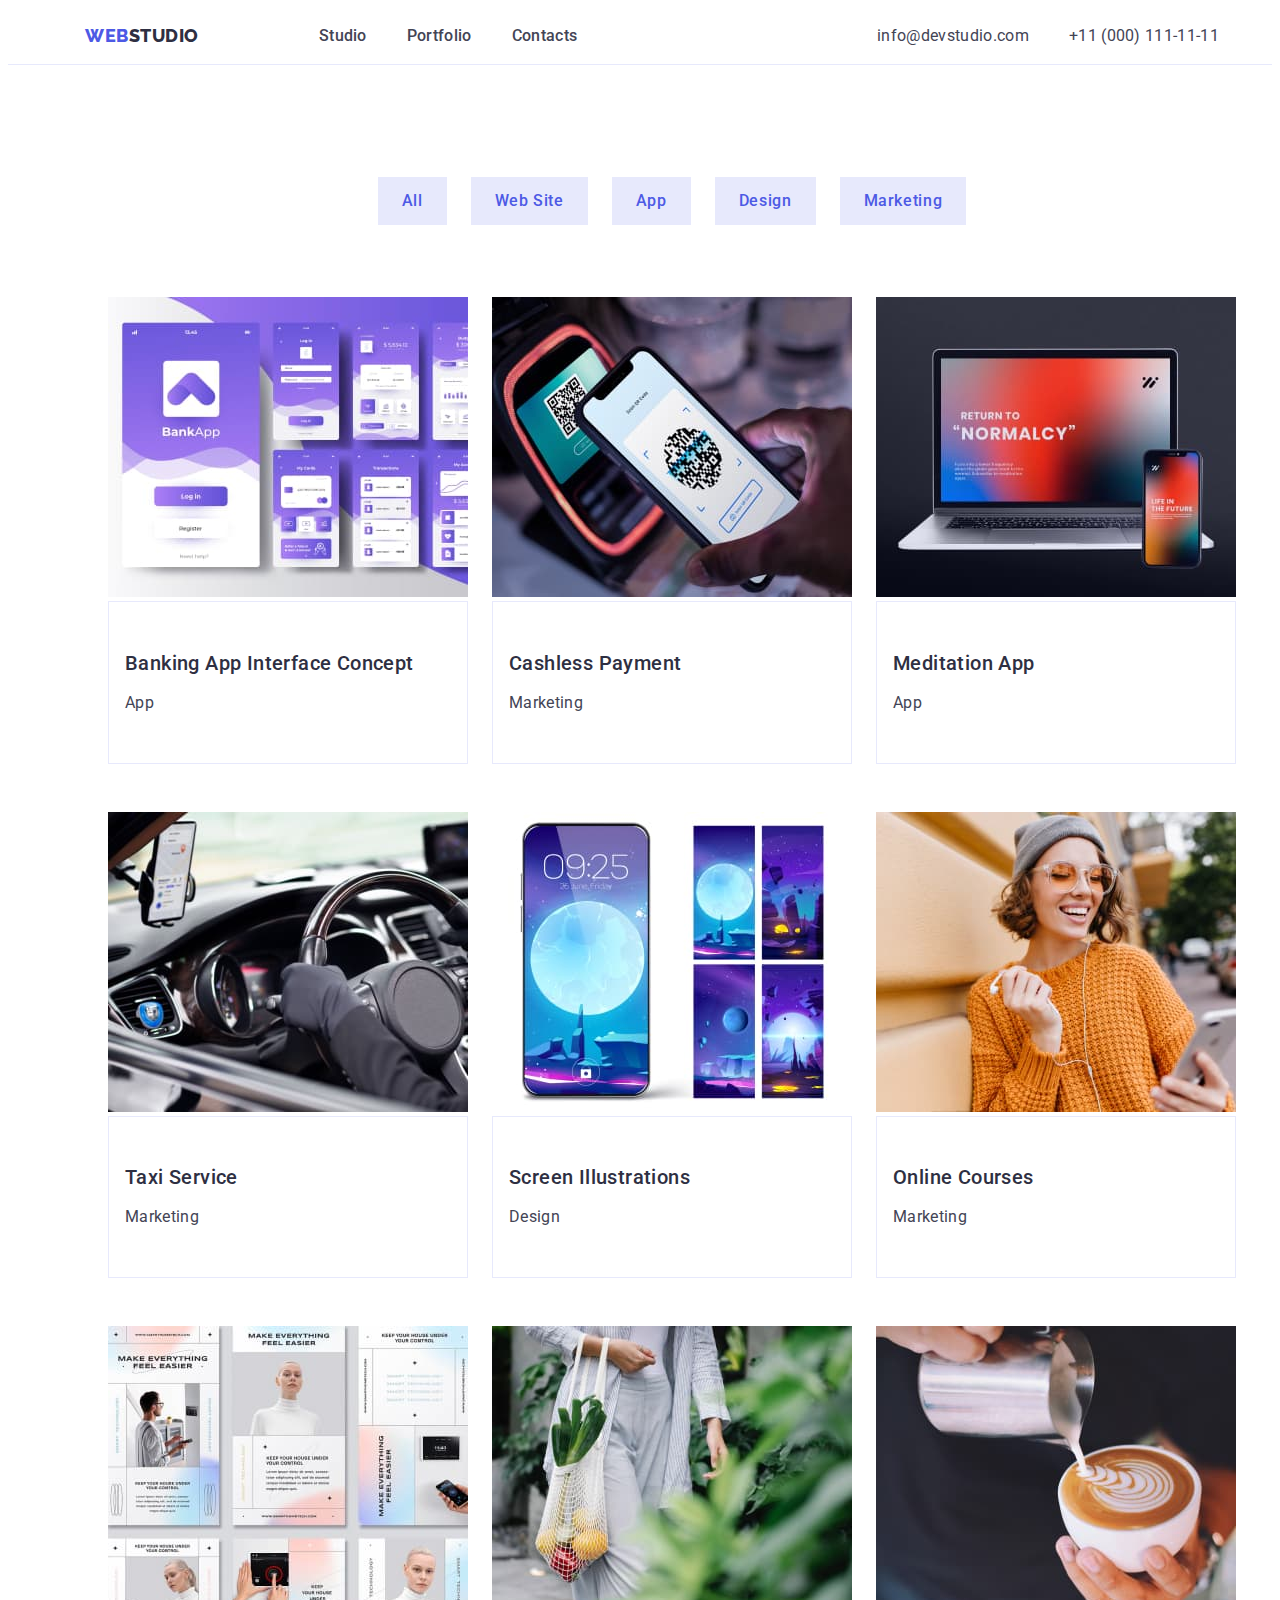
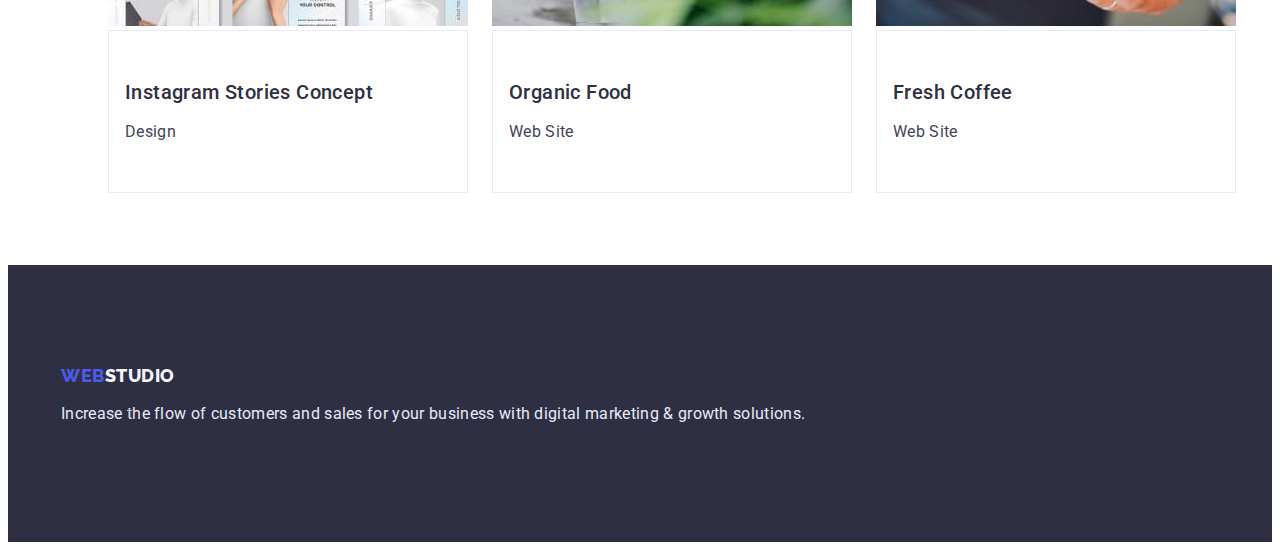
==== porfolio.html @ cdc56dfc "HW3" ====
<!DOCTYPE html>
<html lang="en">

<head>
    <meta charset="UTF-8">
    <meta http-equiv="X-UA-Compatible" content="IE=edge">
    <meta name="viewport" content="width=device-width, initial-scale=1.0">
    <title>Document</title>
    <link rel="preconnect" href="https://fonts.googleapis.com">
    <link rel="preconnect" href="https://fonts.gstatic.com" crossorigin>
    <link href="https://fonts.googleapis.com/css2?family=Raleway:wght@800&family=Roboto:wght@400;500;700&display=swap"
        rel="stylesheet">
    <link rel="stylesheet" type="text/css" href="./css/style.css" />
</head>
<body>
    <header class="header_line">
        <div class="container cont">
            <nav class="header-navigation">
                <a href="./index.html" class="header_logo"><span class="header_span">Web</span>Studio</a>
                <ul class="list_osn">
                    <li><a class="header_link" href="">Studio</a></li>
                    <li><a class="header_link" href="porfolio.html">Portfolio</a></li>
                    <li><a class="header_link" href="">Contacts</a></li>
                </ul>
            </nav>
            <address>
                <ul class="list_osn">
                    <li><a class="header-mail" href="mailto:info@devstudio.com">info@devstudio.com</a></li>
                    <li><a class="header-tel" href="tel:+110001111111">+11 (000) 111-11-11</a></li>
                </ul>
            </address>
        </div>
    </header>
    <main>
        <section class="section section-pre">
            <div class="container">
                <ul class="list_button">
                        <li> <button type="button" cursor="pointer" class="list_button_element">All</button> </li>
                        <li> <button type="button" cursor="pointer" class="list_button_element">Web Site</button> </li>
                        <li> <button type="button" cursor="pointer" class="list_button_element">App</button> </li>
                        <li> <button type="button" cursor="pointer" class="list_button_element">Design</button> </li>
                        <li> <button type="button" cursor="pointer" class="list_button_element">Marketing</button> </li>
                    </ul>
                </div>
           
                <ul class="section-portfolio2">
                    <li class="section-list-item2">
                        <img src="./images/features1.jpg" alt="Banking App" width="360px" height="300px">
                        <div class="gallery2">
                            <h2 class="section-title2">Banking App Interface Concept</h2>
                            <p class="section-link2">App</p>
                        </div>
                    </li>
                    <li class="section-list-item2">
                        <img src="./images/features2.jpg" alt="Screen Illustrations" width="360" height="300" />
                        <div class="gallery2">
                            <h2 class="section-title2">Cashless Payment</h2>
                            <p class="section-link2">Marketing</p>
                        </div>
                    </li>
                    <li class="section-list-item2">
                        <img src="./images/features3.jpg" alt="Screen Illustrations" width="360" height="300" />
                        <div class="gallery2">
                            <h2 class="section-title2">Meditation App</h2>
                            <p class="section-link2">App</p>
                        </div>
                    </li>
                    <li class="section-list-item2">
                            <img src="./images/features4.jpg" alt="Screen Illustrations" width="360" height="300" />
                            <div class="gallery2">
                                    <h2 class="section-title2">Taxi Service</h2>
                                    <p class="section-link2">Marketing</p>
                            </div>
                    </li>
                    <li class="section-list-item2">
                            <img src="./images/features5.jpg" alt="Screen Illustrations" width="360" height="300" />
                            <div class="gallery2">
                                <h2 class="section-title2">Screen Illustrations</h2>
                                <p class="section-link2">Design</p>
                            </div>
                    </li>
                    <li class="section-list-item2">
                            <img src="./images/features6.jpg" alt="Screen Illustrations" width="360" height="300" />
                            <div class="gallery2">
                                <h2 class="section-title2">Online Courses</h2>
                                <p class="section-link2">Marketing</p>
                            </div>
                    </li>
                    <li class="section-list-item2">
                            <img src="./images/features7.jpg" alt="Screen Illustrations" width="360" height="300" />
                            <div class="gallery2">
                                <h2 class="section-title2">Instagram Stories Concept</h2>
                                <p class="section-link2">Design</p>
                            </div>
                    </li>
                    <li class="section-list-item2">
                            <img src="./images/features8.jpg" alt="Screen Illustrations" width="360" height="300" />
                            <div class="gallery2">
                            <h2 class="section-title2">Organic Food</h2>
                            <p class="section-link2">Web Site</p>
                    </div>
                    </li>
                    <li class="section-list-item2">
                            <img src="./images/features9.jpg" alt="Screen Illustrations" width="360" height="300" />
                            <div class="gallery2">
                            <h2 class="section-title2">Fresh Coffee</h2>
                            <p class="section-link2">Web Site</p>
                    </div>
                    </li>
            </ul>
            
    </main>
    <footer class="footer_osn">
        <div class="container">
    <a href="./porfolio.html" class="footer-logo-osn fot_osn">Web<span class="footer_span_osn">Studio</span></a>
    <p class="foote_text_osn">Increase the flow of customers and sales for your business with digital marketing & growth solutions.</p>
        </div>
    </footer>
</body>

</html>
---- css/style.css ----
:root {
    --primary-text-color: #434455;
    --secondary-background-color: #f4f4fd;
    --second-btn-color: #e7e9fc;
    --variable-color: #404bbf;
    --accent-color: #4D5AE5;
    --blue-color: #2E2F42;
    --white-color: #ffffff;
    /*--footer-text: #E7E9FC;*/
}

body {
    font-family: 'Roboto', sans-serif;
    color: var(--primary-text-color);
    background-color: var(--white-color);
}

.header_line {
    border-bottom: 1px solid var(--second-btn-color);
}

.container {
    max-width: 1158px;
    padding-left: 15px;
    padding-right: 15px;
    margin: 0 auto;
}

.cont {
    display: flex;
}

.header-navigation {
    display: flex;
    align-items: center;
    margin-right: auto;
    margin-left: 24px;
    padding: 0px;
}

.header_logo {
    font-family: "Raleway", sans-serif;
    font-style: "normal";
    font-weight: 800;
    font-size: 18px;
    line-height: 1.33;
    letter-spacing: 0.03em;
    text-transform: uppercase;
    text-decoration: none;
    color: var(--blue-color);
    display: flex;
    align-items: center;
    margin-right: 40px;
}

.header_span {
    font-family: "Raleway", sans-serif;
    font-style: normal;
    font-weight: 800;
    font-size: 18px;
    line-height: 1.33;
    display: flex;
    align-items: center;
    letter-spacing: 0.03em;
    text-transform: uppercase;
    flex: none;
    order: 0;
    flex-grow: 0;
    color: var(--accent-color);
}

.list_osn {
    list-style: none;
    /*в один рядок */
    display: flex;

}

.header_link {
    font-family: "Roboto", sans-serif;
    font-style: normal;
    font-weight: 500;
    font-size: 16px;
    line-height: 1.5;
    letter-spacing: 0.02em;
    color: var(--blue-color);
    text-decoration: none;
    color: inherit;
    flex: none;
    order: 0;
    flex-grow: 0;
    padding: 24px 0px;
    margin-left: 40px;
}

.header_link:hover {
    color: var(--variable-color);
}

.header-link:focus {
    color: var(--variable-color);
}

.header-mail {
    color: var(--primary-text-color);
    font-size: 16px;
    font-weight: 400;
    font-style: normal;
    line-height: 1.5;
    letter-spacing: 0.02em;
    text-decoration: none;
    padding: 24px 0px;
    margin-left: 40px;
}

.header-mail:hover {
    color: var(--variable-color);
}

.header-mail:focus {
    color: var(--variable-color);
}

.header-tel {
    color: var(--primary-text-color);
    font-size: 16px;
    font-weight: 400;
    font-size: 16px;
    line-height: 1.5;
    letter-spacing: 0.02em;
    text-decoration: none;
    font-style: normal;
    padding: 24px 0px;
    margin-left: 40px;
}

.header-tel:hover {
    color: var(--variable-color);
}

.header-tel:focus {
    color: var(--variable-color);
}

.hero_title {
    padding: 188px 0;
    text-align: center;
    color: var(--white-color);
    background: var(--blue-color);
}

.fon_text {
    font-weight: 700;
    width: 561px;
    margin-left: auto;
    margin-right: auto;
    font-size: 56px;
    line-height: 1.07;
    text-align: center;
    letter-spacing: 0.02em;
}

.fon_btn {
    font-family: "Roboto", sans-serif;
    font-style: normal;
    font-weight: 500;
    font-size: 16px;
    line-height: 1.5;
    letter-spacing: 0.04em;
    border: none;
    box-shadow: 0px 4px 4px rgba(0, 0, 0, 0.15);
    border-radius: 4px;
    padding: 16px 32px;
    margin-top: 48px;
    color: var(--white-color);
    background-color: var(--accent-color);
}

.fon_btn:hover {
    background-color: var(--variable-color);
}

.section {
    padding: 120px 0;
}

.features_title {
    position: absolute;
    opacity: 0;
    width: 1px;
    height: 1px;
}

.features_osn_list {
    display: flex;
    list-style: none;
    text-decoration: none;
}

.features_osn_list_title {
    font-weight: 500;
    font-size: 20px;
    line-height: 1.2;
    letter-spacing: 0.02em;
    color: var(--blue-color);
    margin-bottom: 8px;
}

.features_osn_list_text {
    font-size: 16px;
    line-height: 1.5;
    letter-spacing: 0.02em;
    font-weight: 400;
    margin-right: 24px;
    color: var(--blue-color);
}

.section-cont {
    padding-top: 0;
}

.works_title {
    font-weight: 700;
    font-size: 36px;
    line-height: 1.11;
    text-align: center;
    letter-spacing: 0.02em;
    text-transform: capitalize;
    margin-bottom: 72px;
    color: var(--blue-color);
}

.works_list {
    display: flex;
    list-style: none;
    text-decoration: none;
    margin-left: 24px;
}

.works-list_element {
    margin-left: 24px;
}

.section-item {
    background: var(--secondary-background-color);
}

.section_teams {
    font-weight: 700;
    text-align: center;
    line-height: 1.11;
    letter-spacing: 0.02em;
    text-transform: capitalize;
    color: var(--second-title-color);
    margin-bottom: 72px;
}

.teams_list {
    display: flex;
    list-style: none;
    text-decoration: none;
}

.teams_list_element {
    margin-left: 24px;
}

.text-teamm {
    padding-top: 32px;
    padding-bottom: 32px;
}

.text-teamm-title {
    font-weight: 500;
    font-size: 20px;
    line-height: 0.8;
    letter-spacing: 0.02em;
    line-height: 1.2;
    text-align: center;
    color: var(--blue-color);
    margin-bottom: 8px;
}

.text-teamm-text {
    font-weight: 400;
    font-size: 16px;
    line-height: 1.5;
    letter-spacing: 0.02em;
    text-align: center;
    color: var(--primary-text-color);
}

.footer_osn {
    padding: 100px 0;
    background: var(--blue-color);
}

.footer-logo-osn {
    font-family: "Raleway", sans-serif;
    font-weight: 800;
    color: var(--accent-color);
    font-size: 18px;
    line-height: 1.17;
    display: flex;
    align-items: center;
    letter-spacing: 0.03em;
    text-transform: uppercase;
    margin-bottom: 16px;
}

.footer_span_osn {
    font-family: "Raleway", sans-serif;
    color: var(--secondary-background-color);
    font-weight: 800;
    font-size: 18px;
    line-height: 1.17;
    letter-spacing: 0.03em;
    text-transform: uppercase;
    flex: none;
    order: 0;
    flex-grow: 0;
}

.foote_text_osn {
    font-weight: 400;
    font-size: 16px;
    line-height: 1.5;
    letter-spacing: 0.02em;
    color: var(--second-btn-color);
    width: calc((100%-60px) / 4);
}

.fot_osn {
    text-decoration: none;
}


.section-pre {
    padding-top: 96px;
    padding-bottom: 72px;
}

.list_button {
    display: flex;
    list-style: none;
    justify-content: center;
    margin-bottom: 72px;
}

.list_button_element {
    cursor: pointer;
    font-family: "Roboto";
    font-style: normal;
    font-weight: 500;
    font-size: 16px;
    line-height: 1.5;
    margin-left: 40px;
    letter-spacing: 0.04em;
    align-items: center;
    text-align: center;
    justify-content: center;
    padding: 12px 24px;
    margin-left: 24px;
    border: none;
    flex: none;
    order: 0;
    flex-grow: 0;
    color: var(--accent-color);
    background: var(--second-btn-color);
}

.section-portfolio2 {
    display: flex;
    flex-wrap: wrap;
    margin-bottom: -48px;
    list-style: none;
    justify-content: center;
}

.section-list-item2 {
    margin-bottom: 48px;
    background: var(--white-color);
    margin-left: 24px;
}

.gallery2 {
    padding: 32px 0 32px 16px;
    border: 1px solid var(--second-btn-color);
}

.section-title2 {
    font-weight: 500;
    font-size: 20px;
    line-height: 1.2;
    letter-spacing: 0.02em;
    color: var(--blue-color);
    margin-bottom: 8px;
}

.section-link2 {
    font-size: 16px;
    line-height: 1.5;
    letter-spacing: 0.02em;
    color: var(--primary-text-color);
}
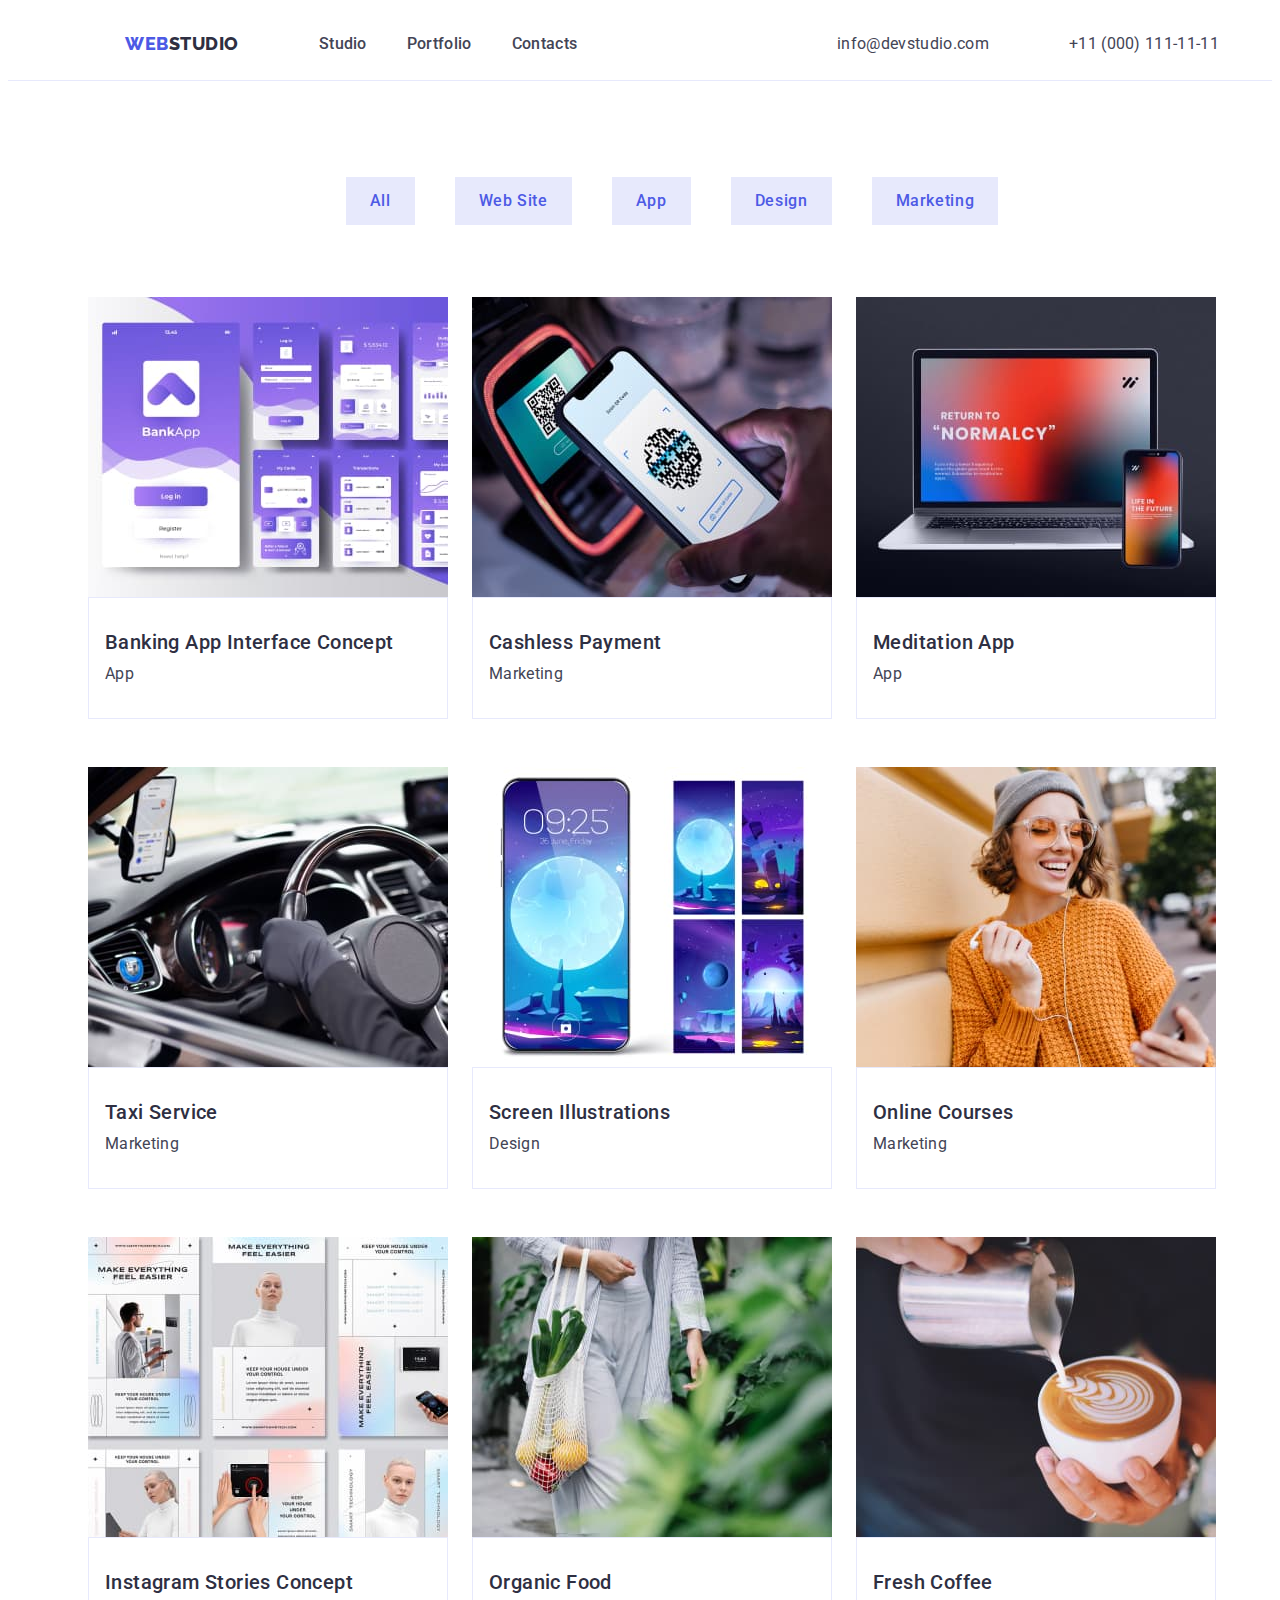
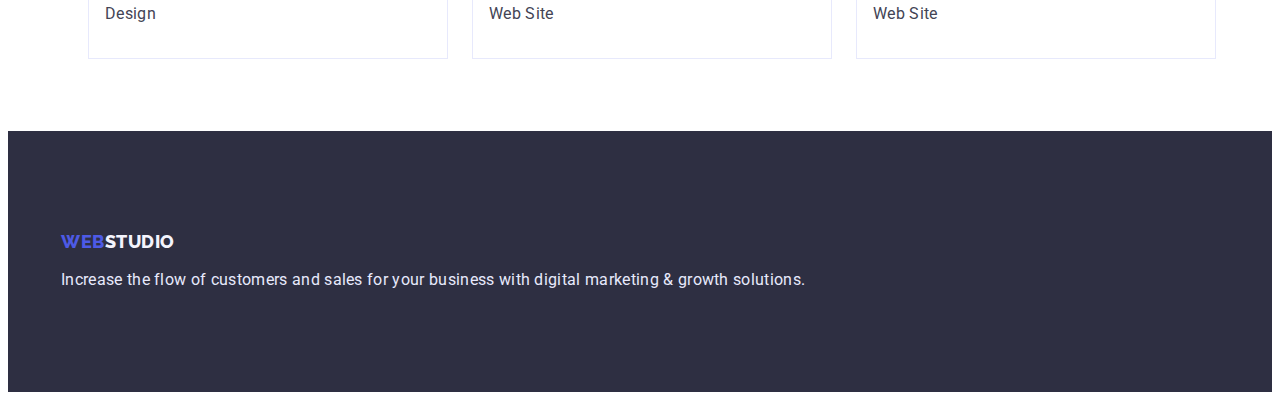
==== commit 04bc3053: "up" ====
--- a/porfolio.html
+++ b/porfolio.html
@@ -12,21 +12,23 @@
         rel="stylesheet">
     <link rel="stylesheet" type="text/css" href="./css/style.css" />
 </head>
+
 <body>
     <header class="header_line">
         <div class="container cont">
             <nav class="header-navigation">
-                <a href="./index.html" class="header_logo"><span class="header_span">Web</span>Studio</a>
+                <a href="./index.html" class="list_item header_logo"><span class="header_span">Web</span>Studio</a>
                 <ul class="list_osn">
-                    <li><a class="header_link" href="">Studio</a></li>
-                    <li><a class="header_link" href="porfolio.html">Portfolio</a></li>
-                    <li><a class="header_link" href="">Contacts</a></li>
+                    <li class="list_item"><a class="header_link" href="">Studio</a></li>
+                    <li class="list_item"><a class="header_link" href="porfolio.html">Portfolio</a></li>
+                    <li class="list_item"><a class="header_link" href="">Contacts</a></li>
                 </ul>
             </nav>
             <address>
                 <ul class="list_osn">
-                    <li><a class="header-mail" href="mailto:info@devstudio.com">info@devstudio.com</a></li>
-                    <li><a class="header-tel" href="tel:+110001111111">+11 (000) 111-11-11</a></li>
+                    <li class="list_item"><a class="header-mail" href="mailto:info@devstudio.com">info@devstudio.com</a>
+                    </li>
+                    <li class="list_item"><a class="header-tel" href="tel:+110001111111">+11 (000) 111-11-11</a></li>
                 </ul>
             </address>
         </div>
@@ -35,85 +37,85 @@
         <section class="section section-pre">
             <div class="container">
                 <ul class="list_button">
-                        <li> <button type="button" cursor="pointer" class="list_button_element">All</button> </li>
-                        <li> <button type="button" cursor="pointer" class="list_button_element">Web Site</button> </li>
-                        <li> <button type="button" cursor="pointer" class="list_button_element">App</button> </li>
-                        <li> <button type="button" cursor="pointer" class="list_button_element">Design</button> </li>
-                        <li> <button type="button" cursor="pointer" class="list_button_element">Marketing</button> </li>
-                    </ul>
-                </div>
-           
-                <ul class="section-portfolio2">
-                    <li class="section-list-item2">
-                        <img src="./images/features1.jpg" alt="Banking App" width="360px" height="300px">
-                        <div class="gallery2">
-                            <h2 class="section-title2">Banking App Interface Concept</h2>
-                            <p class="section-link2">App</p>
-                        </div>
-                    </li>
-                    <li class="section-list-item2">
-                        <img src="./images/features2.jpg" alt="Screen Illustrations" width="360" height="300" />
-                        <div class="gallery2">
-                            <h2 class="section-title2">Cashless Payment</h2>
-                            <p class="section-link2">Marketing</p>
-                        </div>
-                    </li>
-                    <li class="section-list-item2">
-                        <img src="./images/features3.jpg" alt="Screen Illustrations" width="360" height="300" />
-                        <div class="gallery2">
-                            <h2 class="section-title2">Meditation App</h2>
-                            <p class="section-link2">App</p>
-                        </div>
-                    </li>
-                    <li class="section-list-item2">
-                            <img src="./images/features4.jpg" alt="Screen Illustrations" width="360" height="300" />
-                            <div class="gallery2">
-                                    <h2 class="section-title2">Taxi Service</h2>
-                                    <p class="section-link2">Marketing</p>
-                            </div>
-                    </li>
-                    <li class="section-list-item2">
-                            <img src="./images/features5.jpg" alt="Screen Illustrations" width="360" height="300" />
-                            <div class="gallery2">
-                                <h2 class="section-title2">Screen Illustrations</h2>
-                                <p class="section-link2">Design</p>
-                            </div>
-                    </li>
-                    <li class="section-list-item2">
-                            <img src="./images/features6.jpg" alt="Screen Illustrations" width="360" height="300" />
-                            <div class="gallery2">
-                                <h2 class="section-title2">Online Courses</h2>
-                                <p class="section-link2">Marketing</p>
-                            </div>
-                    </li>
-                    <li class="section-list-item2">
-                            <img src="./images/features7.jpg" alt="Screen Illustrations" width="360" height="300" />
-                            <div class="gallery2">
-                                <h2 class="section-title2">Instagram Stories Concept</h2>
-                                <p class="section-link2">Design</p>
-                            </div>
-                    </li>
-                    <li class="section-list-item2">
-                            <img src="./images/features8.jpg" alt="Screen Illustrations" width="360" height="300" />
-                            <div class="gallery2">
-                            <h2 class="section-title2">Organic Food</h2>
-                            <p class="section-link2">Web Site</p>
+                    <li> <button type="button" cursor="pointer" class="list_button_element">All</button> </li>
+                    <li> <button type="button" cursor="pointer" class="list_button_element">Web Site</button> </li>
+                    <li> <button type="button" cursor="pointer" class="list_button_element">App</button> </li>
+                    <li> <button type="button" cursor="pointer" class="list_button_element">Design</button> </li>
+                    <li> <button type="button" cursor="pointer" class="list_button_element">Marketing</button> </li>
+                </ul>
+            <ul class="section-portfolio2">
+                <li class="section-list-item2">
+                    <img src="./images/features1.jpg" alt="Banking App" width="360px" height="300px">
+                    <div class="gallery2">
+                        <h2 class="section-title2">Banking App Interface Concept</h2>
+                        <p class="section-link2">App</p>
                     </div>
-                    </li>
-                    <li class="section-list-item2">
-                            <img src="./images/features9.jpg" alt="Screen Illustrations" width="360" height="300" />
-                            <div class="gallery2">
-                            <h2 class="section-title2">Fresh Coffee</h2>
-                            <p class="section-link2">Web Site</p>
+                </li>
+                <li class="section-list-item2">
+                    <img src="./images/features2.jpg" alt="Screen Illustrations" width="360" height="300" />
+                    <div class="gallery2">
+                        <h2 class="section-title2">Cashless Payment</h2>
+                        <p class="section-link2">Marketing</p>
                     </div>
-                    </li>
+                </li>
+                <li class="section-list-item2">
+                    <img src="./images/features3.jpg" alt="Screen Illustrations" width="360" height="300" />
+                    <div class="gallery2">
+                        <h2 class="section-title2">Meditation App</h2>
+                        <p class="section-link2">App</p>
+                    </div>
+                </li>
+                <li class="section-list-item2">
+                    <img src="./images/features4.jpg" alt="Screen Illustrations" width="360" height="300" />
+                    <div class="gallery2">
+                        <h2 class="section-title2">Taxi Service</h2>
+                        <p class="section-link2">Marketing</p>
+                    </div>
+                </li>
+                <li class="section-list-item2">
+                    <img src="./images/features5.jpg" alt="Screen Illustrations" width="360" height="300" />
+                    <div class="gallery2">
+                        <h2 class="section-title2">Screen Illustrations</h2>
+                        <p class="section-link2">Design</p>
+                    </div>
+                </li>
+                <li class="section-list-item2">
+                    <img src="./images/features6.jpg" alt="Screen Illustrations" width="360" height="300" />
+                    <div class="gallery2">
+                        <h2 class="section-title2">Online Courses</h2>
+                        <p class="section-link2">Marketing</p>
+                    </div>
+                </li>
+                <li class="section-list-item2">
+                    <img src="./images/features7.jpg" alt="Screen Illustrations" width="360" height="300" />
+                    <div class="gallery2">
+                        <h2 class="section-title2">Instagram Stories Concept</h2>
+                        <p class="section-link2">Design</p>
+                    </div>
+                </li>
+                <li class="section-list-item2">
+                    <img src="./images/features8.jpg" alt="Screen Illustrations" width="360" height="300" />
+                    <div class="gallery2">
+                        <h2 class="section-title2">Organic Food</h2>
+                        <p class="section-link2">Web Site</p>
+                    </div>
+                </li>
+                <li class="section-list-item2">
+                    <img src="./images/features9.jpg" alt="Screen Illustrations" width="360" height="300" />
+                    <div class="gallery2">
+                        <h2 class="section-title2">Fresh Coffee</h2>
+                        <p class="section-link2">Web Site</p>
+                    </div>
+                </li>
             </ul>
-            
+        </div>
+        </section>
     </main>
     <footer class="footer_osn">
         <div class="container">
-    <a href="./porfolio.html" class="footer-logo-osn fot_osn">Web<span class="footer_span_osn">Studio</span></a>
-    <p class="foote_text_osn">Increase the flow of customers and sales for your business with digital marketing & growth solutions.</p>
+            <a href="./porfolio.html" class="footer-logo-osn fot_osn">Web<span class="footer_span_osn">Studio</span></a>
+            <p class="foote_text_osn">Increase the flow of customers and sales for your business with digital marketing
+                & growth solutions.</p>
         </div>
     </footer>
 </body>
--- a/css/style.css
+++ b/css/style.css
@@ -14,7 +14,27 @@
     color: var(--primary-text-color);
     background-color: var(--white-color);
 }
-
+p,
+h1,
+h2,
+h3,
+h4,
+h5,
+h6 {
+    margin: 0;
+}
+
+ul {
+    margin: 0;
+    padding-left: 0;
+}
+
+img {
+    display: block;
+}
+.list_item{
+    margin-left: 40px;
+}
 .header_line {
     border-bottom: 1px solid var(--second-btn-color);
 }
@@ -73,7 +93,7 @@
     list-style: none;
     /*в один рядок */
     display: flex;
-
+    padding: 24px 0;
 }
 
 .header_link {
@@ -86,11 +106,7 @@
     color: var(--blue-color);
     text-decoration: none;
     color: inherit;
-    flex: none;
-    order: 0;
-    flex-grow: 0;
     padding: 24px 0px;
-    margin-left: 40px;
 }
 
 .header_link:hover {
@@ -193,6 +209,8 @@
 
 .features_osn_list {
     display: flex;
+    margin: 0;
+    padding: 0;
     list-style: none;
     text-decoration: none;
 }
@@ -234,13 +252,12 @@
     display: flex;
     list-style: none;
     text-decoration: none;
+    margin: 0;
+    padding: 0;
+}
+.list_item_works{
     margin-left: 24px;
 }
-
-.works-list_element {
-    margin-left: 24px;
-}
-
 .section-item {
     background: var(--secondary-background-color);
 }
@@ -259,6 +276,7 @@
     display: flex;
     list-style: none;
     text-decoration: none;
+    
 }
 
 .teams_list_element {
@@ -345,6 +363,7 @@
     list-style: none;
     justify-content: center;
     margin-bottom: 72px;
+    margin-left: 24px;
 }
 
 .list_button_element {
@@ -360,7 +379,6 @@
     text-align: center;
     justify-content: center;
     padding: 12px 24px;
-    margin-left: 24px;
     border: none;
     flex: none;
     order: 0;
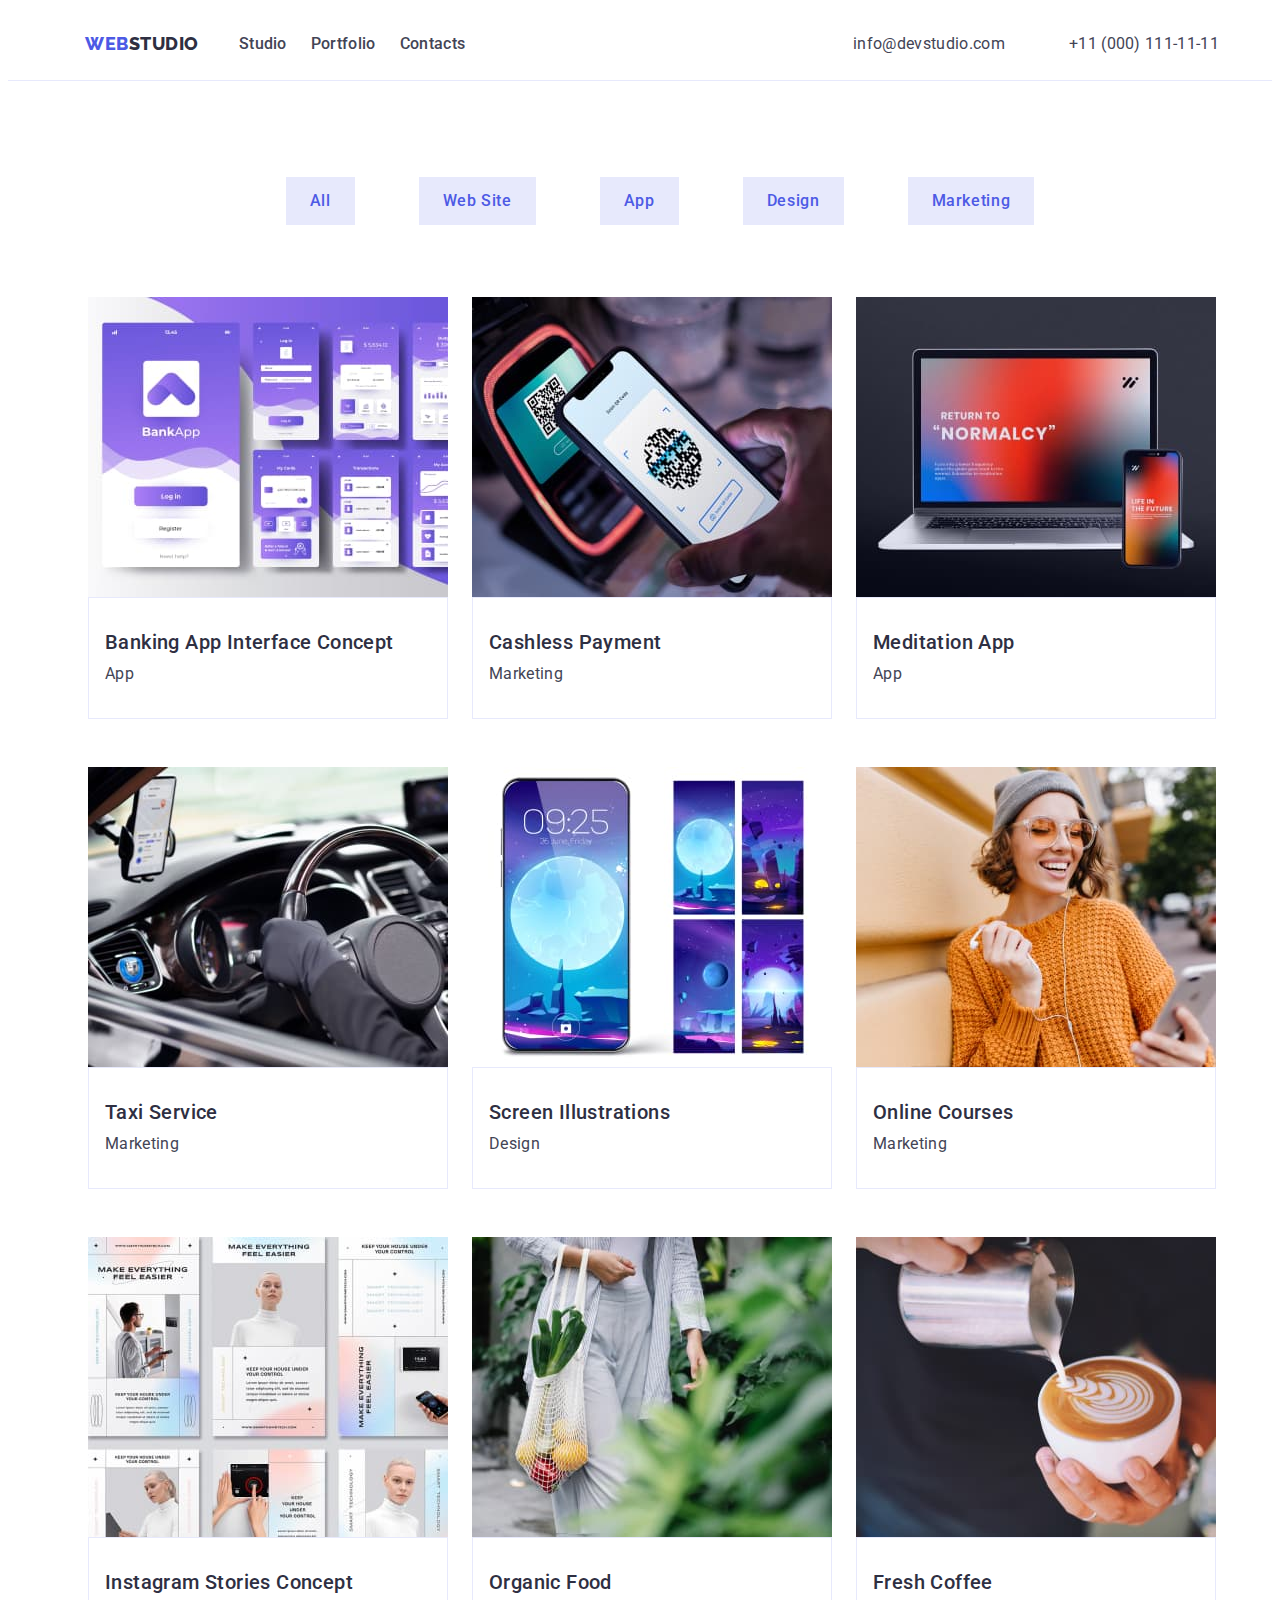
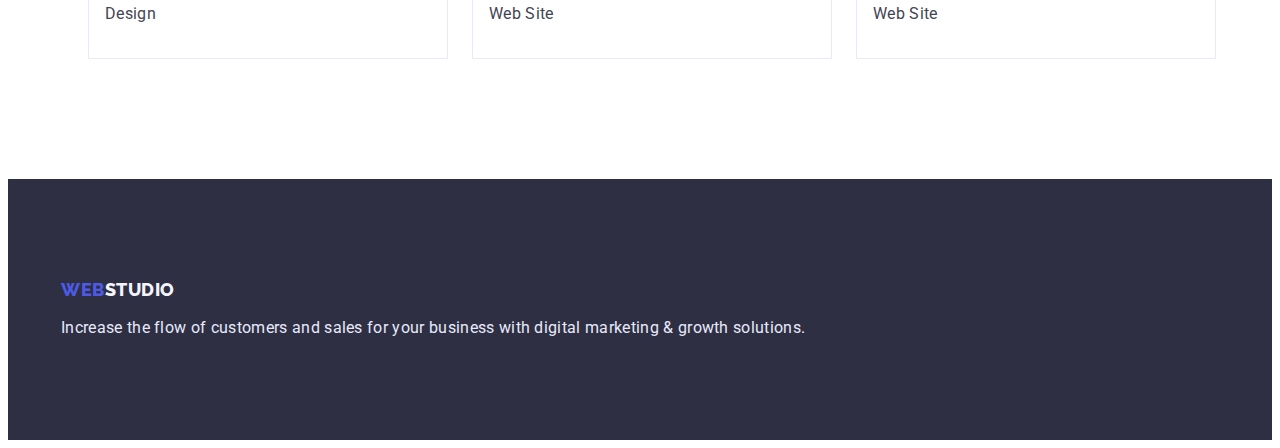
==== commit ca698739: "upd3" ====
--- a/porfolio.html
+++ b/porfolio.html
@@ -10,7 +10,10 @@
     <link rel="preconnect" href="https://fonts.gstatic.com" crossorigin>
     <link href="https://fonts.googleapis.com/css2?family=Raleway:wght@800&family=Roboto:wght@400;500;700&display=swap"
         rel="stylesheet">
-    <link rel="stylesheet" type="text/css" href="./css/style.css" />
+    <link rel="stylesheet" href="https://cdnjs.cloudflare.com/ajax/libs/modern-normalize/1.1.0/modern-normalize.min.css"
+        integrity="sha512-wpPYUAdjBVSE4KJnH1VR1HeZfpl1ub8YT/NKx4PuQ5NmX2tKuGu6U/JRp5y+Y8XG2tV+wKQpNHVUX03MfMFn9Q=="
+        crossorigin="anonymous" referrerpolicy="no-referrer" />
+        <link rel="stylesheet" type="text/css" href="./css/style.css" />
 </head>
 
 <body>
--- a/css/style.css
+++ b/css/style.css
@@ -33,7 +33,7 @@
     display: block;
 }
 .list_item{
-    margin-left: 40px;
+   
 }
 .header_line {
     border-bottom: 1px solid var(--second-btn-color);
@@ -94,6 +94,7 @@
     /*в один рядок */
     display: flex;
     padding: 24px 0;
+    gap: 24px;
 }
 
 .header_link {
@@ -209,6 +210,7 @@
 
 .features_osn_list {
     display: flex;
+    gap:24px;
     margin: 0;
     padding: 0;
     list-style: none;
@@ -229,7 +231,6 @@
     line-height: 1.5;
     letter-spacing: 0.02em;
     font-weight: 400;
-    margin-right: 24px;
     color: var(--blue-color);
 }
 
@@ -252,12 +253,11 @@
     display: flex;
     list-style: none;
     text-decoration: none;
+    gap:24px;
     margin: 0;
     padding: 0;
 }
-.list_item_works{
-    margin-left: 24px;
-}
+
 .section-item {
     background: var(--secondary-background-color);
 }
@@ -276,16 +276,13 @@
     display: flex;
     list-style: none;
     text-decoration: none;
+    gap:24px;
     
 }
-
-.teams_list_element {
-    margin-left: 24px;
-}
-
 .text-teamm {
     padding-top: 32px;
     padding-bottom: 32px;
+    background-color: var(--white-color);
 }
 
 .text-teamm-title {
@@ -355,7 +352,7 @@
 
 .section-pre {
     padding-top: 96px;
-    padding-bottom: 72px;
+    padding-bottom: 120px;
 }
 
 .list_button {
@@ -363,7 +360,7 @@
     list-style: none;
     justify-content: center;
     margin-bottom: 72px;
-    margin-left: 24px;
+    gap: 24px;
 }
 
 .list_button_element {
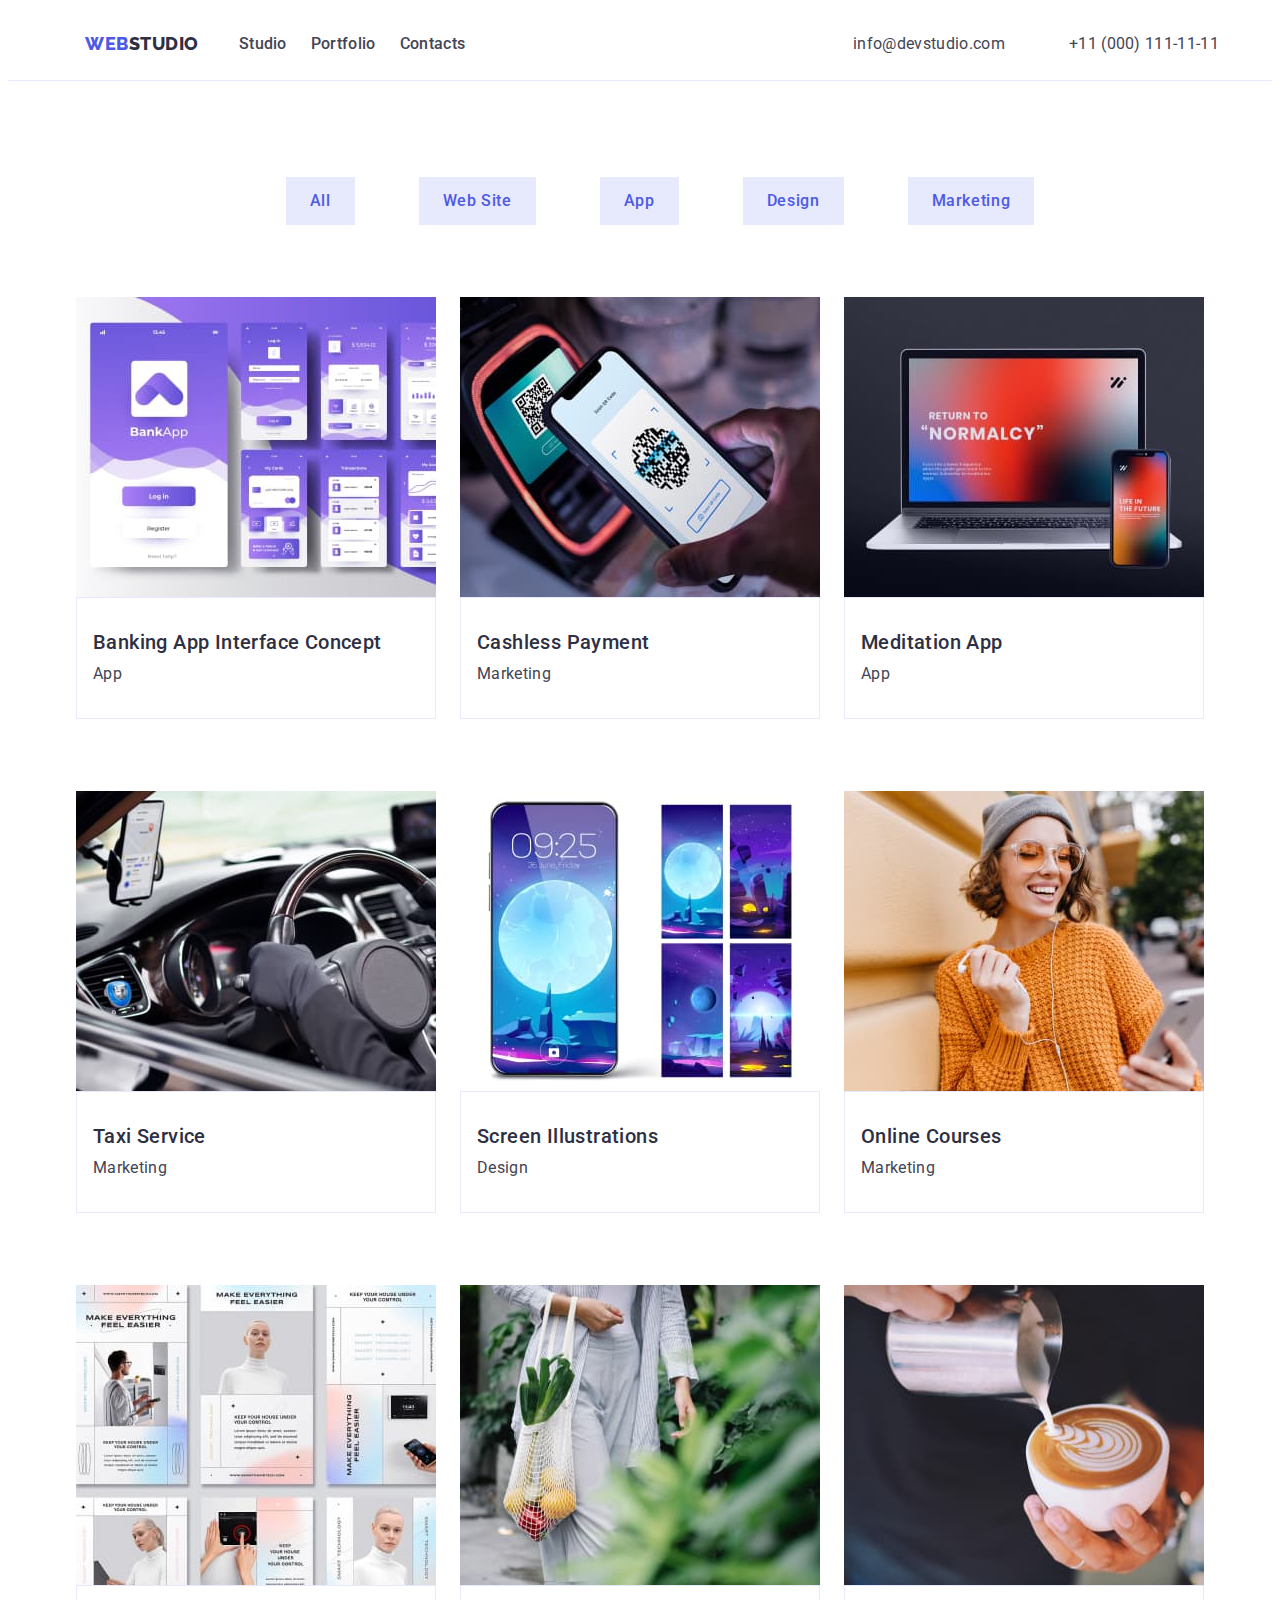
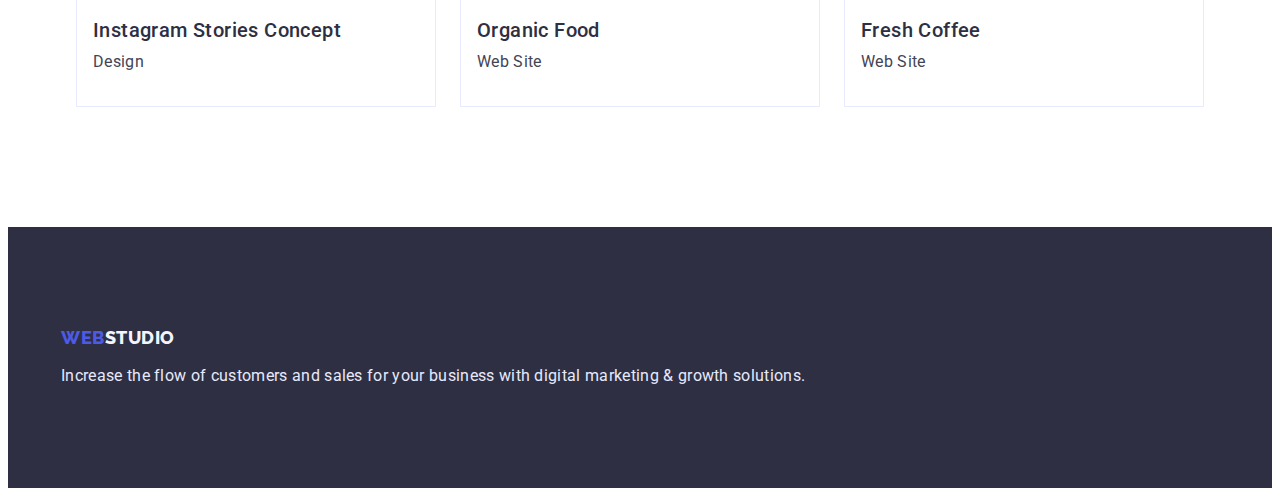
==== commit 56d2986b: "Update porfolio.html" ====
--- a/porfolio.html
+++ b/porfolio.html
@@ -1,6 +1,5 @@
 <!DOCTYPE html>
 <html lang="en">
-
 <head>
     <meta charset="UTF-8">
     <meta http-equiv="X-UA-Compatible" content="IE=edge">
@@ -118,7 +117,8 @@
         <div class="container">
             <a href="./porfolio.html" class="footer-logo-osn fot_osn">Web<span class="footer_span_osn">Studio</span></a>
             <p class="foote_text_osn">Increase the flow of customers and sales for your business with digital marketing
-                & growth solutions.</p>
+                & growth solutions.
+            </p>
         </div>
     </footer>
 </body>
--- a/css/style.css
+++ b/css/style.css
@@ -390,12 +390,13 @@
     margin-bottom: -48px;
     list-style: none;
     justify-content: center;
+    gap:24px;
 }
 
 .section-list-item2 {
     margin-bottom: 48px;
     background: var(--white-color);
-    margin-left: 24px;
+    
 }
 
 .gallery2 {
